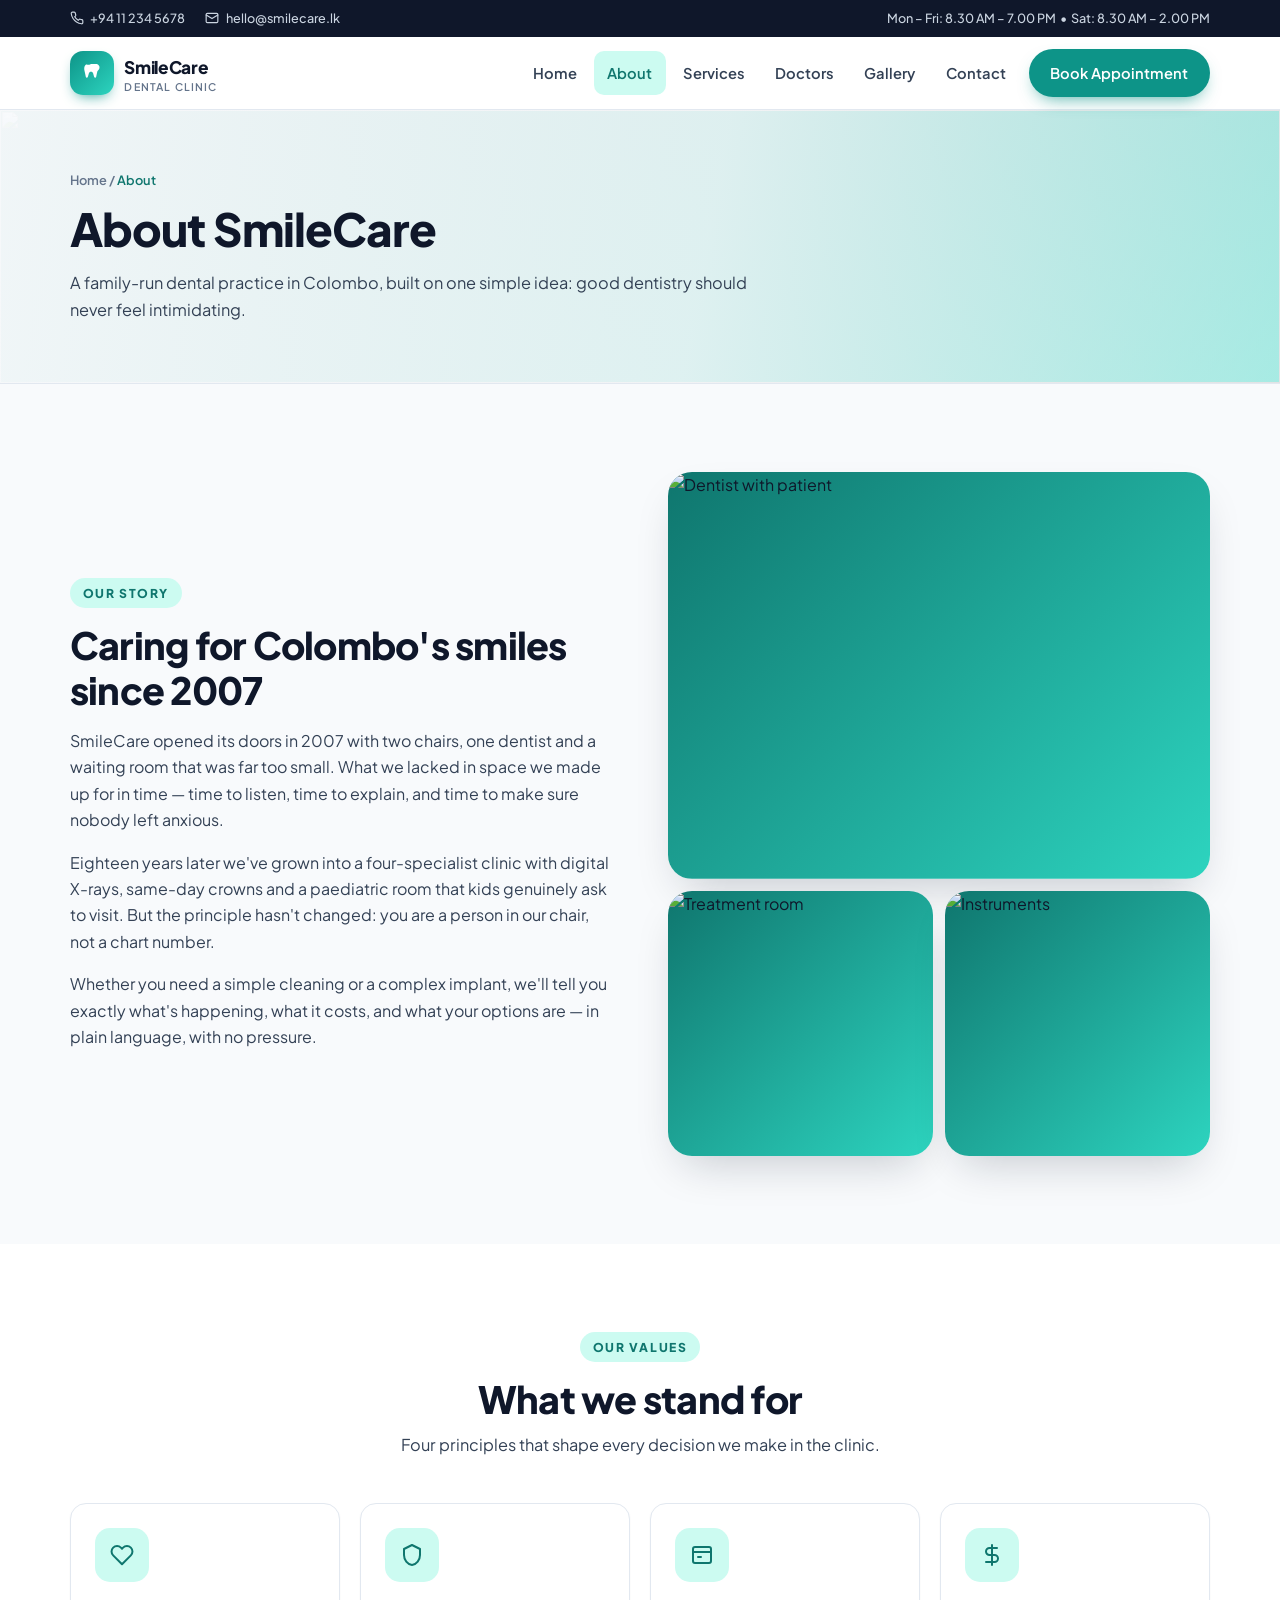
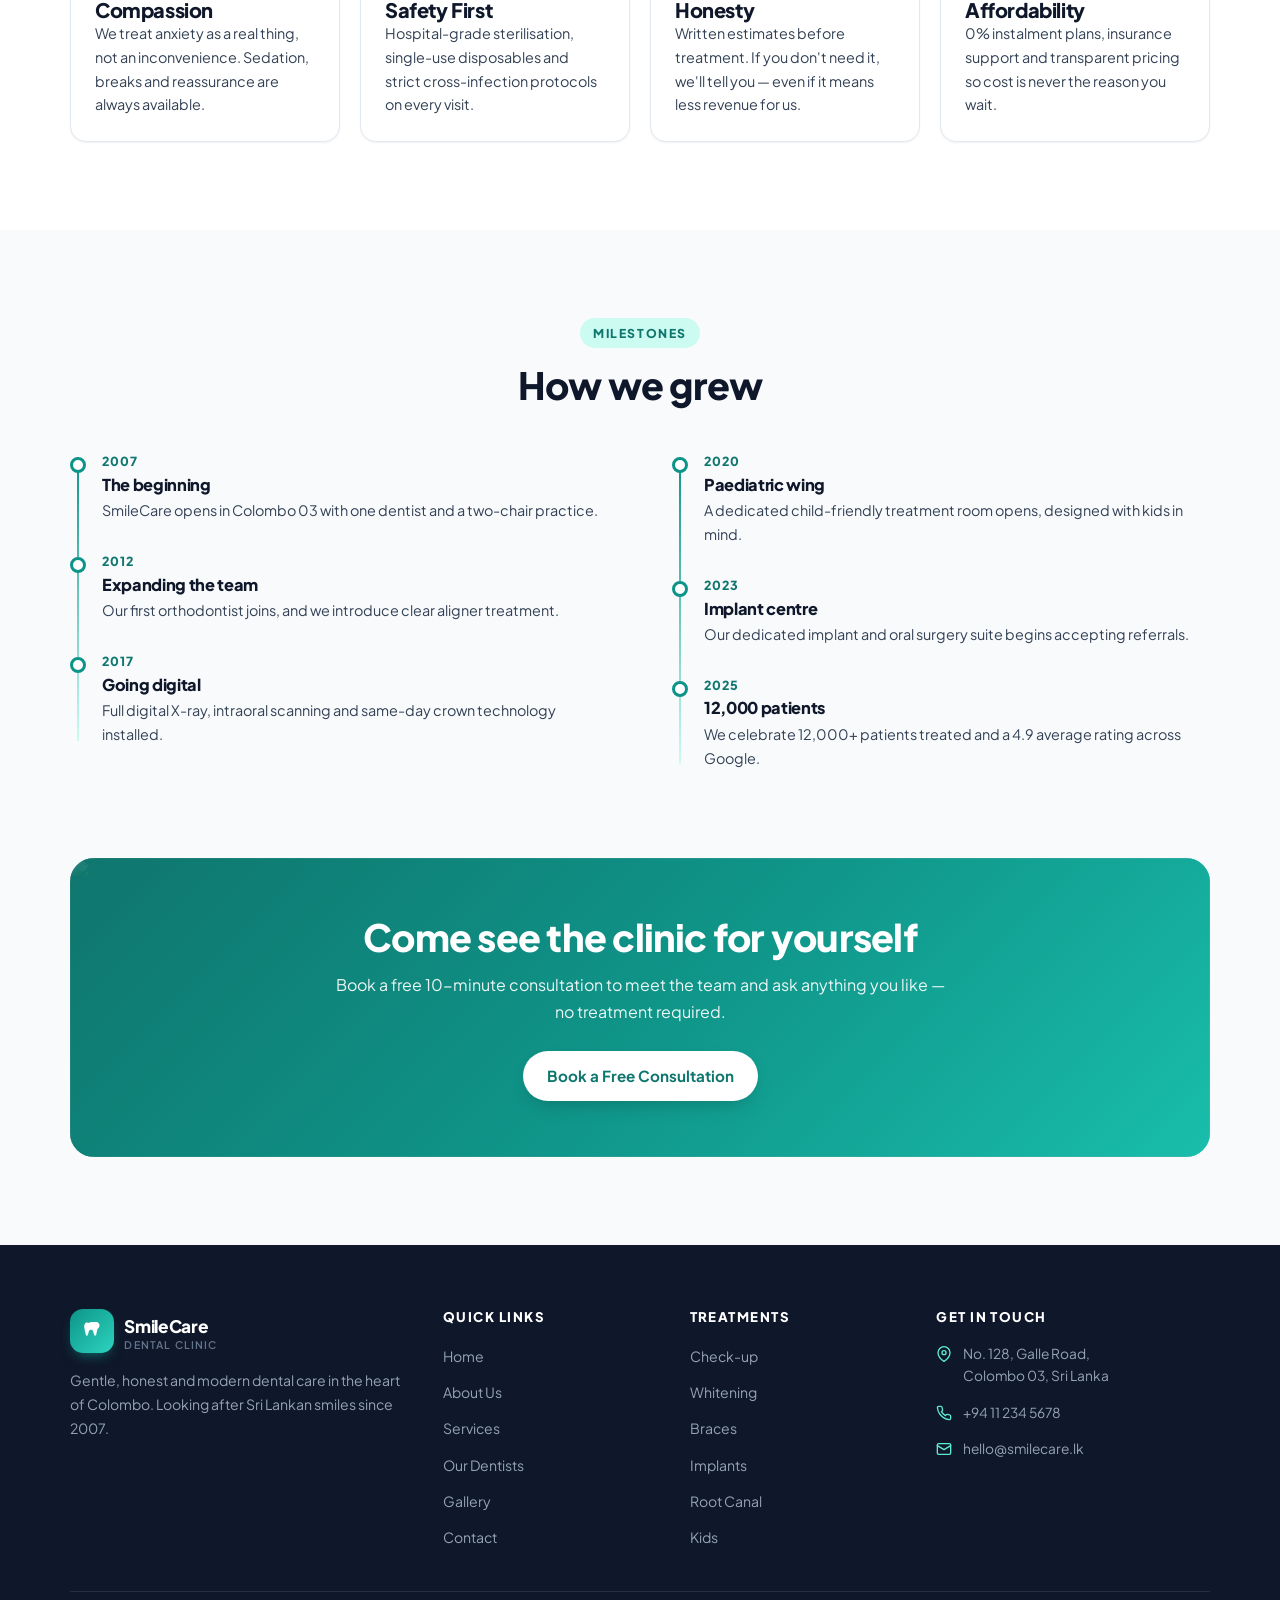
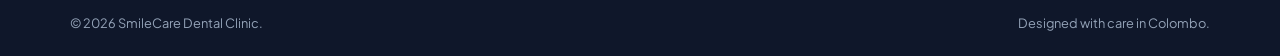
==== about.html @ 468f7e70 "Add files via upload" ====
<!DOCTYPE html>
<html lang="en">
<head>
<meta charset="UTF-8">
<meta name="viewport" content="width=device-width, initial-scale=1">
<title>About | SmileCare Dental Clinic</title>
<link rel="preconnect" href="https://fonts.googleapis.com">
<link rel="preconnect" href="https://fonts.gstatic.com" crossorigin>
<link href="https://fonts.googleapis.com/css2?family=Plus+Jakarta+Sans:wght@400;500;600;700;800&display=swap" rel="stylesheet">
<link rel="stylesheet" href="css/style.css">
</head>
<body>
<a class="skip-link" href="#main">Skip to main content</a>

<div class="topbar">
  <div class="container">
    <div class="topbar-group">
      <a href="tel:+94112345678"><svg width="14" height="14" viewBox="0 0 24 24" fill="none" stroke="currentColor" stroke-width="2" stroke-linecap="round" stroke-linejoin="round"><path d="M22 16.92v3a2 2 0 0 1-2.18 2 19.79 19.79 0 0 1-8.63-3.07 19.5 19.5 0 0 1-6-6 19.79 19.79 0 0 1-3.07-8.67A2 2 0 0 1 4.11 2h3a2 2 0 0 1 2 1.72c.13.96.36 1.9.7 2.81a2 2 0 0 1-.45 2.11L8.09 9.91a16 16 0 0 0 6 6l1.27-1.27a2 2 0 0 1 2.11-.45c.91.34 1.85.57 2.81.7A2 2 0 0 1 22 16.92z"/></svg> +94 11 234 5678</a>
      <a href="mailto:hello@smilecare.lk"><svg width="14" height="14" viewBox="0 0 24 24" fill="none" stroke="currentColor" stroke-width="2" stroke-linecap="round" stroke-linejoin="round"><rect x="2" y="4" width="20" height="16" rx="2"/><path d="m22 7-10 6L2 7"/></svg> hello@smilecare.lk</a>
    </div>
    <div class="topbar-group"><span>Mon – Fri: 8.30 AM – 7.00 PM &nbsp;•&nbsp; Sat: 8.30 AM – 2.00 PM</span></div>
  </div>
</div>

<header class="site-header" id="siteHeader">
  <div class="container">
    <nav class="nav" aria-label="Main navigation">
      <a href="index.html" class="brand"><span class="brand-mark" aria-hidden="true"><svg width="24" height="24" viewBox="0 0 24 24" fill="currentColor"><path d="M12 3c-1.5 0-2.5.8-3.5.8S6.5 3 5.5 4C4 5.6 4 8 4.6 10.2c.5 1.9.8 3.9 1.2 5.6.2 1 1.6 1.2 2 .2.5-1.2.8-2.6 1.1-3.7.3-1 .8-1.6 2.1-1.6s1.8.6 2.1 1.6c.3 1.1.6 2.5 1.1 3.7.4 1 1.8.8 2-.2.4-1.7.7-3.7 1.2-5.6C20 8 20 5.6 18.5 4c-1-.9-2-.9-3-.9S13.5 3 12 3Z"/></svg></span><span>SmileCare<small>Dental Clinic</small></span></a>
      <button class="nav-toggle" id="navToggle" aria-expanded="false" aria-controls="navLinks" aria-label="Toggle navigation"><svg class="icon-open" width="24" height="24" viewBox="0 0 24 24" fill="none" stroke="currentColor" stroke-width="2.2" stroke-linecap="round"><path d="M3 6h18M3 12h18M3 18h18"/></svg><svg class="icon-close" width="24" height="24" viewBox="0 0 24 24" fill="none" stroke="currentColor" stroke-width="2.2" stroke-linecap="round"><path d="M18 6 6 18M6 6l12 12"/></svg></button>
      <ul class="nav-links" id="navLinks">
        <li><a href="index.html">Home</a></li>
        <li><a href="about.html" class="active">About</a></li>
        <li><a href="services.html">Services</a></li>
        <li><a href="doctors.html">Doctors</a></li>
        <li><a href="gallery.html">Gallery</a></li>
        <li><a href="contact.html">Contact</a></li>
        <li class="nav-cta"><a href="contact.html">Book Appointment</a></li>
      </ul>
    </nav>
  </div>
</header>

<main id="main">
<div class="page-head">
  <div class="media"><img src="https://images.unsplash.com/photo-1629909613654-28e377c37b09?auto=format&fit=crop&w=1400&q=80" alt="" loading="lazy" onerror="this.onerror=null;this.src='https://images.unsplash.com/photo-1606811841689-23dfddce3e95?auto=format&fit=crop&w=1400&q=80'"></div>
  <div class="container">
    <div class="crumbs"><a href="index.html">Home</a> / <span>About</span></div>
    <h1>About SmileCare</h1>
    <p>A family-run dental practice in Colombo, built on one simple idea: good dentistry should never feel intimidating.</p>
  </div>
</div>

<div class="section">
  <div class="container">
    <div class="grid grid-2" style="align-items:center;gap:clamp(2rem,5vw,3.5rem)">
      <div class="reveal">
        <span class="eyebrow">Our Story</span>
        <h2 style="margin-bottom:1rem">Caring for Colombo's smiles since 2007</h2>
        <p style="margin-bottom:1rem">SmileCare opened its doors in 2007 with two chairs, one dentist and a waiting room that was far too small. What we lacked in space we made up for in time — time to listen, time to explain, and time to make sure nobody left anxious.</p>
        <p style="margin-bottom:1rem">Eighteen years later we've grown into a four-specialist clinic with digital X-rays, same-day crowns and a paediatric room that kids genuinely ask to visit. But the principle hasn't changed: you are a person in our chair, not a chart number.</p>
        <p>Whether you need a simple cleaning or a complex implant, we'll tell you exactly what's happening, what it costs, and what your options are — in plain language, with no pressure.</p>
      </div>
      <div class="reveal">
        <div class="story-img"><div class="media"><img src="https://images.unsplash.com/photo-1629909613654-28e377c37b09?auto=format&fit=crop&w=800&q=80" alt="Dentist with patient" loading="lazy" onerror="this.onerror=null;this.src='https://images.unsplash.com/photo-1606811841689-23dfddce3e95?auto=format&fit=crop&w=800&q=80'"></div></div>
        <div class="grid grid-2" style="gap:.75rem;margin-top:.75rem">
          <div class="story-img" style="aspect-ratio:1"><div class="media"><img src="https://images.unsplash.com/photo-1606811841689-23dfddce3e95?auto=format&fit=crop&w=400&q=80" alt="Treatment room" loading="lazy" onerror="this.onerror=null;this.src='https://images.unsplash.com/photo-1606265752439-1f18756aa5fc?auto=format&fit=crop&w=400&q=80'"></div></div>
          <div class="story-img" style="aspect-ratio:1"><div class="media"><img src="https://images.unsplash.com/photo-1606265752439-1f18756aa5fc?auto=format&fit=crop&w=400&q=80" alt="Instruments" loading="lazy" onerror="this.onerror=null;this.src='https://images.unsplash.com/photo-1606811841689-23dfddce3e95?auto=format&fit=crop&w=400&q=80'"></div></div>
        </div>
      </div>
    </div>
  </div>
</div>

<div class="section section-alt">
  <div class="container">
    <div class="section-head center reveal">
      <span class="eyebrow">Our Values</span>
      <h2>What we stand for</h2>
      <p>Four principles that shape every decision we make in the clinic.</p>
    </div>
    <div class="grid grid-4">
      <div class="value-card reveal"><span class="icon-box"><svg width="24" height="24" viewBox="0 0 24 24" fill="none" stroke="currentColor" stroke-width="2" stroke-linecap="round" stroke-linejoin="round"><path d="M20.84 4.61a5.5 5.5 0 0 0-7.78 0L12 5.67l-1.06-1.06a5.5 5.5 0 1 0-7.78 7.78L12 21.23l8.84-8.84a5.5 5.5 0 0 0 0-7.78Z"/></svg></span><h3>Compassion</h3><p style="font-size:.9rem">We treat anxiety as a real thing, not an inconvenience. Sedation, breaks and reassurance are always available.</p></div>
      <div class="value-card reveal"><span class="icon-box"><svg width="24" height="24" viewBox="0 0 24 24" fill="none" stroke="currentColor" stroke-width="2" stroke-linecap="round" stroke-linejoin="round"><path d="M12 2 4 6v6c0 5 3.4 9.3 8 10 4.6-.7 8-5 8-10V6l-8-4Z"/></svg></span><h3>Safety First</h3><p style="font-size:.9rem">Hospital-grade sterilisation, single-use disposables and strict cross-infection protocols on every visit.</p></div>
      <div class="value-card reveal"><span class="icon-box"><svg width="24" height="24" viewBox="0 0 24 24" fill="none" stroke="currentColor" stroke-width="2" stroke-linecap="round" stroke-linejoin="round"><rect x="3" y="4" width="18" height="16" rx="2"/><path d="M3 9h18M8 14h3"/></svg></span><h3>Honesty</h3><p style="font-size:.9rem">Written estimates before treatment. If you don't need it, we'll tell you — even if it means less revenue for us.</p></div>
      <div class="value-card reveal"><span class="icon-box"><svg width="24" height="24" viewBox="0 0 24 24" fill="none" stroke="currentColor" stroke-width="2" stroke-linecap="round" stroke-linejoin="round"><path d="M12 2v20M17 5H9.5a3.5 3.5 0 0 0 0 7h5a3.5 3.5 0 0 1 0 7H6"/></svg></span><h3>Affordability</h3><p style="font-size:.9rem">0% instalment plans, insurance support and transparent pricing so cost is never the reason you wait.</p></div>
    </div>
  </div>
</div>

<div class="section">
  <div class="container">
    <div class="section-head center reveal"><span class="eyebrow">Milestones</span><h2>How we grew</h2></div>
    <div class="grid grid-2" style="gap:clamp(2rem,5vw,4rem);align-items:start">
      <div class="timeline reveal">
        <div class="tl-item"><strong>2007</strong><h3>The beginning</h3><p>SmileCare opens in Colombo 03 with one dentist and a two-chair practice.</p></div>
        <div class="tl-item"><strong>2012</strong><h3>Expanding the team</h3><p>Our first orthodontist joins, and we introduce clear aligner treatment.</p></div>
        <div class="tl-item"><strong>2017</strong><h3>Going digital</h3><p>Full digital X-ray, intraoral scanning and same-day crown technology installed.</p></div>
      </div>
      <div class="timeline reveal">
        <div class="tl-item"><strong>2020</strong><h3>Paediatric wing</h3><p>A dedicated child-friendly treatment room opens, designed with kids in mind.</p></div>
        <div class="tl-item"><strong>2023</strong><h3>Implant centre</h3><p>Our dedicated implant and oral surgery suite begins accepting referrals.</p></div>
        <div class="tl-item"><strong>2025</strong><h3>12,000 patients</h3><p>We celebrate 12,000+ patients treated and a 4.9 average rating across Google.</p></div>
      </div>
    </div>
  </div>
</div>

<div class="section" style="padding-top:0">
  <div class="container">
    <div class="cta-banner reveal">
      <div class="media"><img src="https://images.unsplash.com/photo-1606811841689-23dfddce3e95?auto=format&fit=crop&w=1400&q=80" alt="" loading="lazy" onerror="this.onerror=null;this.src='https://images.unsplash.com/photo-1629909613654-28e377c37b09?auto=format&fit=crop&w=1400&q=80'"></div>
      <h2>Come see the clinic for yourself</h2>
      <p>Book a free 10-minute consultation to meet the team and ask anything you like — no treatment required.</p>
      <a href="contact.html" class="btn btn-light">Book a Free Consultation</a>
    </div>
  </div>
</div>
</main>

<footer class="site-footer">
  <div class="container">
    <div class="footer-grid">
      <div>
        <a href="index.html" class="brand"><span class="brand-mark" aria-hidden="true"><svg width="24" height="24" viewBox="0 0 24 24" fill="currentColor"><path d="M12 3c-1.5 0-2.5.8-3.5.8S6.5 3 5.5 4C4 5.6 4 8 4.6 10.2c.5 1.9.8 3.9 1.2 5.6.2 1 1.6 1.2 2 .2.5-1.2.8-2.6 1.1-3.7.3-1 .8-1.6 2.1-1.6s1.8.6 2.1 1.6c.3 1.1.6 2.5 1.1 3.7.4 1 1.8.8 2-.2.4-1.7.7-3.7 1.2-5.6C20 8 20 5.6 18.5 4c-1-.9-2-.9-3-.9S13.5 3 12 3Z"/></svg></span><span>SmileCare<small>Dental Clinic</small></span></a>
        <p>Gentle, honest and modern dental care in the heart of Colombo. Looking after Sri Lankan smiles since 2007.</p>
      </div>
      <div><h4>Quick Links</h4><ul class="footer-links"><li><a href="index.html">Home</a></li><li><a href="about.html">About Us</a></li><li><a href="services.html">Services</a></li><li><a href="doctors.html">Our Dentists</a></li><li><a href="gallery.html">Gallery</a></li><li><a href="contact.html">Contact</a></li></ul></div>
      <div><h4>Treatments</h4><ul class="footer-links"><li><a href="services.html">Check-up</a></li><li><a href="services.html">Whitening</a></li><li><a href="services.html">Braces</a></li><li><a href="services.html">Implants</a></li><li><a href="services.html">Root Canal</a></li><li><a href="services.html">Kids</a></li></ul></div>
      <div><h4>Get in Touch</h4><ul class="footer-contact"><li><svg width="16" height="16" viewBox="0 0 24 24" fill="none" stroke="currentColor" stroke-width="2" stroke-linecap="round" stroke-linejoin="round"><path d="M21 10c0 7-9 13-9 13s-9-6-9-13a9 9 0 0 1 18 0Z"/><circle cx="12" cy="10" r="3"/></svg><span>No. 128, Galle Road,<br>Colombo 03, Sri Lanka</span></li><li><svg width="16" height="16" viewBox="0 0 24 24" fill="none" stroke="currentColor" stroke-width="2" stroke-linecap="round" stroke-linejoin="round"><path d="M22 16.92v3a2 2 0 0 1-2.18 2 19.79 19.79 0 0 1-8.63-3.07 19.5 19.5 0 0 1-6-6 19.79 19.79 0 0 1-3.07-8.67A2 2 0 0 1 4.11 2h3a2 2 0 0 1 2 1.72c.13.96.36 1.9.7 2.81a2 2 0 0 1-.45 2.11L8.09 9.91a16 16 0 0 0 6 6l1.27-1.27a2 2 0 0 1 2.11-.45c.91.34 1.85.57 2.81.7A2 2 0 0 1 22 16.92z"/></svg><a href="tel:+94112345678">+94 11 234 5678</a></li><li><svg width="16" height="16" viewBox="0 0 24 24" fill="none" stroke="currentColor" stroke-width="2" stroke-linecap="round" stroke-linejoin="round"><rect x="2" y="4" width="20" height="16" rx="2"/><path d="m22 7-10 6L2 7"/></svg><a href="mailto:hello@smilecare.lk">hello@smilecare.lk</a></li></ul></div>
    </div>
    <div class="footer-bottom"><span>© <span id="year">2025</span> SmileCare Dental Clinic.</span><span>Designed with care in Colombo.</span></div>
  </div>
</footer>

<script src="js/main.js"></script>
</body>
</html>
---- css/style.css ----
/* ============================================================
   SMILECARE DENTAL CLINIC - MASTER STYLESHEET
   ============================================================ */
:root{
  --primary:#0d9488; --primary-dark:#0f766e; --primary-light:#ccfbf1; --primary-soft:#f0fdfa;
  --accent:#f59e0b; --ink:#0f172a; --ink-soft:#334155; --muted:#64748b;
  --bg:#f8fafc; --white:#ffffff; --border:#e2e8f0; --danger:#dc2626;
  --radius:16px; --radius-sm:10px; --radius-lg:24px; --radius-full:999px;
  --shadow-sm:0 1px 2px rgba(15,23,42,.06);
  --shadow:0 4px 16px rgba(15,23,42,.08);
  --shadow-lg:0 20px 45px -15px rgba(15,23,42,.22);
  --container:1180px; --header-h:72px;
}
*,*::before,*::after{box-sizing:border-box;margin:0;padding:0}
html{-webkit-text-size-adjust:100%}
body{font-family:'Plus Jakarta Sans',system-ui,-apple-system,"Segoe UI",Roboto,sans-serif;background:var(--bg);color:var(--ink);line-height:1.65;font-size:16px;-webkit-font-smoothing:antialiased;overflow-x:hidden}
img,svg{display:block;max-width:100%}
a{color:inherit;text-decoration:none}
ul,ol{list-style:none}
button,input,select,textarea{font:inherit;color:inherit}
button{cursor:pointer;background:none;border:none}
h1,h2,h3,h4{line-height:1.2;font-weight:800;letter-spacing:-.02em}
h1{font-size:clamp(2rem,5vw,3.35rem)}
h2{font-size:clamp(1.55rem,3.4vw,2.35rem)}
h3{font-size:clamp(1.05rem,1.6vw,1.25rem)}
p{color:var(--ink-soft)}
.container{width:100%;max-width:var(--container);margin-inline:auto;padding-inline:1.25rem}
.section{padding:clamp(3rem,7vw,5.5rem) 0}
.section-alt{background:var(--white)}
.center{text-align:center}
:focus-visible{outline:3px solid var(--primary);outline-offset:3px;border-radius:6px}
.skip-link{position:absolute;left:1rem;top:-100px;z-index:999;background:var(--primary);color:#fff;padding:.75rem 1.25rem;border-radius:0 0 12px 12px;font-weight:700;transition:top .25s}
.skip-link:focus{top:0}
.media{position:relative;overflow:hidden;background:var(--fb,linear-gradient(135deg,#0f766e,#2dd4bf));background-size:cover;background-position:center}
.media img{width:100%;height:100%;object-fit:cover;display:block;transition:transform .5s ease}
.media:hover img{transform:scale(1.04)}

/* Buttons */
.btn{display:inline-flex;align-items:center;justify-content:center;gap:.55rem;min-height:48px;padding:.8rem 1.5rem;border-radius:var(--radius-full);font-weight:700;font-size:.95rem;white-space:nowrap;transition:transform .18s ease,box-shadow .18s ease,background .18s ease,color .18s ease}
.btn:active{transform:scale(.97)}
.btn-primary{background:var(--primary);color:#fff;box-shadow:0 8px 20px -8px rgba(13,148,136,.75)}
.btn-primary:hover{background:var(--primary-dark)}
.btn-outline{border:2px solid var(--border);color:var(--ink);background:#fff}
.btn-outline:hover{border-color:var(--primary);color:var(--primary-dark);background:var(--primary-soft)}
.btn-light{background:#fff;color:var(--primary-dark);box-shadow:0 8px 20px -8px rgba(0,0,0,.25)}
.btn-light:hover{background:#f0fdfa}
.btn-block{width:100%}

/* Topbar */
.topbar{background:var(--ink);color:#cbd5e1;font-size:.79rem;font-weight:500}
.topbar .container{display:flex;flex-wrap:wrap;justify-content:space-between;gap:.4rem 1.5rem;padding-block:.5rem}
.topbar a{display:inline-flex;align-items:center;gap:.4rem;transition:color .2s}
.topbar a:hover{color:#fff}
.topbar-group{display:flex;gap:1.25rem;flex-wrap:wrap}

/* Header */
.site-header{position:sticky;top:0;z-index:100;background:rgba(255,255,255,.9);backdrop-filter:blur(14px);-webkit-backdrop-filter:blur(14px);border-bottom:1px solid var(--border);transition:box-shadow .25s ease}
.site-header.scrolled{box-shadow:var(--shadow)}
.nav{display:flex;align-items:center;justify-content:space-between;gap:1rem;min-height:var(--header-h)}
.brand{display:flex;align-items:center;gap:.65rem;font-weight:800;font-size:1.08rem;letter-spacing:-.02em}
.brand-mark{width:44px;height:44px;border-radius:13px;flex-shrink:0;background:linear-gradient(135deg,var(--primary),#2dd4bf);display:grid;place-items:center;color:#fff;box-shadow:0 6px 14px -6px rgba(13,148,136,.9)}
.brand small{display:block;font-size:.66rem;font-weight:600;color:var(--muted);letter-spacing:.11em;text-transform:uppercase;line-height:1}
.nav-links{display:flex;align-items:center;gap:.2rem}
.nav-links a{display:block;padding:.6rem .85rem;border-radius:10px;font-weight:600;font-size:.92rem;color:var(--ink-soft);transition:background .18s,color .18s}
.nav-links a:hover{background:var(--primary-soft);color:var(--primary-dark)}
.nav-links a.active{color:var(--primary-dark);background:var(--primary-light)}
.nav-links .nav-cta{margin-left:.4rem}
.nav-links .nav-cta a{padding:.72rem 1.35rem;border-radius:var(--radius-full);background:var(--primary);color:#fff;box-shadow:0 8px 18px -8px rgba(13,148,136,.8)}
.nav-links .nav-cta a:hover{background:var(--primary-dark);color:#fff}
.nav-toggle{display:none;width:46px;height:46px;border-radius:12px;place-items:center;border:1px solid var(--border);background:#fff;color:var(--ink)}
.nav-toggle:hover{background:var(--primary-soft);color:var(--primary-dark)}
.nav-toggle .icon-close{display:none}
.nav-toggle[aria-expanded="true"] .icon-open{display:none}
.nav-toggle[aria-expanded="true"] .icon-close{display:block}
@media (max-width:940px){
  .topbar{display:none}
  .nav-toggle{display:grid}
  .nav-links{position:absolute;top:100%;left:0;right:0;flex-direction:column;align-items:stretch;gap:.25rem;background:#fff;padding:1rem 1.25rem 1.35rem;border-bottom:1px solid var(--border);box-shadow:var(--shadow-lg);display:none}
  .nav-links.open{display:flex;animation:slideDown .22s ease}
  .nav-links a{padding:.85rem 1rem;font-size:1rem}
  .nav-links .nav-cta{margin:.5rem 0 0}
  .nav-links .nav-cta a{text-align:center;padding:.9rem 1.35rem}
}
@keyframes slideDown{from{opacity:0;transform:translateY(-8px)}to{opacity:1;transform:none}}
@keyframes pageIn{from{opacity:0;transform:translateY(10px)}to{opacity:1;transform:none}}

/* Hero */
.hero{position:relative;overflow:hidden;background:var(--bg);padding:clamp(2rem,5vw,3.5rem) 0 clamp(2.5rem,6vw,4.5rem)}
.hero::before{content:"";position:absolute;inset:0;z-index:0;background:radial-gradient(900px 420px at 12% -8%, #ccfbf1 0%, transparent 62%),radial-gradient(760px 400px at 92% 6%, #dbeafe 0%, transparent 58%)}
.hero-grid{position:relative;z-index:1;display:grid;grid-template-columns:1.05fr .95fr;gap:clamp(2rem,5vw,3.5rem);align-items:center}
.pill{display:inline-flex;align-items:center;gap:.5rem;background:#fff;border:1px solid var(--border);padding:.42rem .95rem;border-radius:var(--radius-full);font-size:.79rem;font-weight:700;color:var(--primary-dark);box-shadow:var(--shadow-sm);margin-bottom:1.15rem}
.pill .dot{width:8px;height:8px;border-radius:50%;background:var(--primary);box-shadow:0 0 0 4px rgba(13,148,136,.16)}
.hero h1 span{color:var(--primary)}
.hero p.lead{font-size:clamp(1rem,1.6vw,1.12rem);margin-top:1.1rem;max-width:52ch}
.hero-actions{display:flex;flex-wrap:wrap;gap:.75rem;margin-top:1.9rem}
.hero-trust{display:flex;flex-wrap:wrap;gap:.65rem 1.6rem;margin-top:2rem;font-size:.86rem;font-weight:600;color:var(--ink-soft)}
.hero-trust li{display:flex;align-items:center;gap:.45rem}
.hero-trust svg{color:var(--primary);flex-shrink:0}
.hero-visual{position:relative}
.hero-main-img{border-radius:var(--radius-lg);overflow:hidden;box-shadow:var(--shadow-lg);aspect-ratio:4/3.4;position:relative}
.hero-main-img .media{position:absolute;inset:0}
.hero-thumb{position:absolute;right:-10px;bottom:-22px;width:42%;aspect-ratio:1;border-radius:20px;overflow:hidden;border:5px solid #fff;box-shadow:var(--shadow-lg);z-index:2}
.hero-thumb-2{position:absolute;left:-18px;bottom:34%;width:33%;aspect-ratio:1;border-radius:18px;overflow:hidden;border:5px solid #fff;box-shadow:var(--shadow-lg);z-index:2}
.float-card{position:absolute;z-index:3;background:#fff;border-radius:14px;padding:.7rem .95rem;display:flex;align-items:center;gap:.6rem;box-shadow:var(--shadow-lg);font-size:.78rem;font-weight:700;animation:bob 4s ease-in-out infinite}
.float-card small{display:block;font-size:.68rem;font-weight:600;color:var(--muted);line-height:1.2}
.float-card .fc-icon{width:34px;height:34px;border-radius:10px;display:grid;place-items:center;background:var(--primary-light);color:var(--primary-dark);flex-shrink:0}
.fc-1{top:14px;left:-18px}
.fc-2{top:50%;right:-16px;animation-delay:-2s}
@keyframes bob{0%,100%{transform:translateY(0)}50%{transform:translateY(-9px)}}
@media (max-width:900px){
  .hero-grid{grid-template-columns:1fr;text-align:center}
  .hero p.lead{margin-inline:auto}
  .hero-actions,.hero-trust{justify-content:center}
  .hero-visual{max-width:470px;margin-inline:auto;width:100%}
  .fc-1{left:0} .fc-2{right:0} .hero-thumb-2{left:-6px}
}
@media (max-width:420px){
  .float-card{font-size:.7rem;padding:.5rem .7rem}
  .float-card .fc-icon{width:26px;height:26px}
  .hero-thumb{width:36%} .hero-thumb-2{width:30%}
}

/* Trust strip */
.trust-strip{background:var(--white);border-block:1px solid var(--border)}
.trust-grid{display:grid;grid-template-columns:repeat(4,1fr);gap:1rem;padding-block:1.6rem}
.trust-item{display:flex;align-items:center;gap:.75rem;justify-content:center}
.trust-item .ti-icon{width:42px;height:42px;border-radius:12px;background:var(--primary-soft);color:var(--primary-dark);display:grid;place-items:center;flex-shrink:0}
.trust-item strong{display:block;font-size:.88rem;line-height:1.3}
.trust-item span{font-size:.76rem;color:var(--muted)}
@media (max-width:820px){.trust-grid{grid-template-columns:repeat(2,1fr);gap:1.1rem}}
@media (max-width:420px){.trust-item{justify-content:flex-start}}

/* Section headings */
.section-head{max-width:640px;margin-bottom:clamp(1.75rem,4vw,2.75rem)}
.section-head.center{margin-inline:auto;text-align:center}
.eyebrow{display:inline-block;font-size:.76rem;font-weight:800;letter-spacing:.13em;text-transform:uppercase;color:var(--primary-dark);background:var(--primary-light);padding:.32rem .8rem;border-radius:var(--radius-full);margin-bottom:.85rem}
.section-head h2{margin-bottom:.7rem}
.section-head p{font-size:1.02rem}

/* Grid & Cards */
.grid{display:grid;gap:1.25rem}
.grid-2{grid-template-columns:repeat(2,1fr)}
.grid-3{grid-template-columns:repeat(3,1fr)}
.grid-4{grid-template-columns:repeat(4,1fr)}
.card{background:#fff;border:1px solid var(--border);border-radius:var(--radius);overflow:hidden;box-shadow:var(--shadow-sm);height:100%;transition:transform .25s ease,box-shadow .25s ease,border-color .25s ease;display:flex;flex-direction:column}
.card:hover{transform:translateY(-5px);box-shadow:var(--shadow-lg);border-color:#99f6e4}
.card-body{padding:1.4rem;display:flex;flex-direction:column;flex:1}
.card-body h3{margin-bottom:.5rem}
.card-body p{font-size:.92rem;flex:1}
.service-img{aspect-ratio:16/10;width:100%;position:relative}
.service-img .media{position:absolute;inset:0}
.card-link{display:inline-flex;align-items:center;gap:.35rem;margin-top:1rem;font-weight:700;font-size:.86rem;color:var(--primary-dark)}
.card-link svg{transition:transform .2s}
.card:hover .card-link svg{transform:translateX(4px)}
.price-tag{display:inline-block;margin-top:.9rem;font-size:.78rem;font-weight:800;color:var(--primary-dark);background:var(--primary-soft);border:1px dashed #99f6e4;padding:.28rem .75rem;border-radius:var(--radius-full);align-self:flex-start}
@media (max-width:1024px){.grid-4{grid-template-columns:repeat(2,1fr)}.grid-3{grid-template-columns:repeat(2,1fr)}}
@media (max-width:680px){.grid-2,.grid-3,.grid-4{grid-template-columns:1fr}}

/* Stats */
.stats-band{background:linear-gradient(135deg,#0f766e,#0d9488 55%,#14b8a6);border-radius:var(--radius-lg);padding:clamp(2rem,4vw,3rem) 1.5rem;color:#fff;position:relative;overflow:hidden}
.stats-band::after{content:"";position:absolute;width:340px;height:340px;border-radius:50%;background:rgba(255,255,255,.09);top:-140px;right:-100px}
.stats-grid{display:grid;grid-template-columns:repeat(4,1fr);gap:1.5rem;position:relative;z-index:1;text-align:center}
.stat b{display:block;font-size:clamp(1.7rem,3.6vw,2.5rem);font-weight:800;letter-spacing:-.03em}
.stat span{font-size:.85rem;color:rgba(255,255,255,.86);font-weight:600}
@media (max-width:760px){.stats-grid{grid-template-columns:repeat(2,1fr);gap:1.6rem}}

/* Doctors */
.doctor-img{aspect-ratio:1/1;width:100%;position:relative}
.doctor-img .media{position:absolute;inset:0}
.doctor-body{padding:1.2rem 1.25rem 1.5rem;text-align:center}
.doctor-body h3{margin-bottom:.15rem;font-size:1.05rem}
.doctor-role{font-size:.78rem;font-weight:700;color:var(--primary-dark);text-transform:uppercase;letter-spacing:.06em}
.doctor-body p{font-size:.85rem;margin-top:.6rem}
.doctor-meta{display:flex;flex-wrap:wrap;gap:.4rem;justify-content:center;margin-top:.9rem}
.chip{font-size:.72rem;font-weight:700;padding:.26rem .65rem;border-radius:var(--radius-full);background:var(--primary-soft);color:var(--primary-dark);border:1px solid #ccfbf1}

/* Testimonials */
.testimonial{background:#fff;border:1px solid var(--border);border-radius:var(--radius);padding:1.6rem;box-shadow:var(--shadow-sm);height:100%;display:flex;flex-direction:column}
.stars{display:flex;gap:.15rem;color:var(--accent);margin-bottom:.9rem}
.testimonial blockquote{font-size:.95rem;color:var(--ink-soft);flex:1}
.testimonial .who{display:flex;align-items:center;gap:.75rem;margin-top:1.25rem;padding-top:1rem;border-top:1px solid var(--border)}
.avatar{width:46px;height:46px;border-radius:50%;overflow:hidden;flex-shrink:0;background:linear-gradient(135deg,var(--primary),#2dd4bf)}
.avatar .media{width:100%;height:100%}
.who strong{display:block;font-size:.87rem}
.who span{font-size:.76rem;color:var(--muted)}

/* CTA banner */
.cta-banner{position:relative;overflow:hidden;border-radius:var(--radius-lg);padding:clamp(2rem,5vw,3.5rem);color:#fff;text-align:center}
.cta-banner .media{position:absolute;inset:0;z-index:0}
.cta-banner .media::after{content:"";position:absolute;inset:0;background:linear-gradient(135deg,rgba(15,118,110,.92),rgba(13,148,136,.85) 55%,rgba(20,184,166,.8))}
.cta-banner > *{position:relative;z-index:1}
.cta-banner h2{color:#fff}
.cta-banner p{color:rgba(255,255,255,.92);max-width:52ch;margin:.8rem auto 0}
.cta-banner .btn{margin-top:1.6rem}

/* Page head */
.page-head{position:relative;overflow:hidden;padding:clamp(2.25rem,5vw,3.75rem) 0;border-bottom:1px solid var(--border)}
.page-head .media{position:absolute;inset:0;z-index:0}
.page-head .media::after{content:"";position:absolute;inset:0;background:linear-gradient(100deg,rgba(248,250,252,.97) 0%,rgba(248,250,252,.88) 55%,rgba(248,250,252,.6) 100%)}
.page-head .container{position:relative;z-index:1}
.crumbs{font-size:.8rem;font-weight:600;color:var(--muted);margin-bottom:.7rem}
.crumbs a:hover{color:var(--primary-dark)}
.crumbs span{color:var(--primary-dark)}
.page-head h1{font-size:clamp(1.85rem,4.2vw,2.85rem)}
.page-head p{margin-top:.8rem;max-width:60ch;font-size:1.02rem}

/* Gallery */
.gallery-grid{display:grid;grid-template-columns:repeat(3,1fr);gap:1rem}
.gallery-item{margin:0;position:relative;border-radius:var(--radius);overflow:hidden;aspect-ratio:4/3;cursor:pointer;box-shadow:var(--shadow-sm);transition:transform .3s ease,box-shadow .3s ease}
.gallery-item:hover{transform:scale(1.02);box-shadow:var(--shadow-lg)}
.gallery-item .media{position:absolute;inset:0}
.gallery-item::after{content:"";position:absolute;inset:0;z-index:1;background:linear-gradient(180deg,transparent 45%,rgba(15,23,42,.62));transition:opacity .3s}
.gallery-item:hover::after{opacity:.85}
.gallery-cap{position:absolute;z-index:2;left:0;right:0;bottom:0;padding:1rem;color:#fff;font-weight:700;font-size:.9rem;text-shadow:0 2px 8px rgba(0,0,0,.4);display:flex;justify-content:space-between;align-items:center;gap:.5rem;margin:0}
.gallery-cap svg{flex-shrink:0;opacity:.85}
@media (max-width:760px){.gallery-grid{grid-template-columns:repeat(2,1fr);gap:.75rem}}
@media (max-width:420px){.gallery-grid{grid-template-columns:1fr}}

/* Lightbox */
.lightbox{position:fixed;inset:0;z-index:1000;background:rgba(15,23,42,.94);display:none;place-items:center;padding:1.5rem}
.lightbox.open{display:grid;animation:pageIn .25s ease}
.lightbox img{max-width:min(1000px,94vw);max-height:86vh;border-radius:14px;box-shadow:0 30px 60px rgba(0,0,0,.5)}
.lightbox-close{position:absolute;top:1.25rem;right:1.25rem;width:48px;height:48px;border-radius:50%;background:rgba(255,255,255,.14);color:#fff;display:grid;place-items:center;transition:background .2s}
.lightbox-close:hover{background:rgba(255,255,255,.28)}

/* Forms */
.form-wrap{background:#fff;border:1px solid var(--border);border-radius:var(--radius-lg);padding:clamp(1.4rem,3.5vw,2.25rem);box-shadow:var(--shadow)}
.form-grid{display:grid;grid-template-columns:repeat(2,1fr);gap:1.15rem}
.field{display:flex;flex-direction:column;gap:.4rem}
.field.full{grid-column:1/-1}
.field label{font-size:.83rem;font-weight:700;color:var(--ink-soft)}
.field label .req{color:var(--danger)}
.field input,.field select,.field textarea{width:100%;min-height:50px;padding:.75rem 1rem;border:1.5px solid var(--border);border-radius:var(--radius-sm);background:#fbfdfe;font-size:.94rem;transition:border-color .18s,box-shadow .18s,background .18s}
.field textarea{min-height:118px;resize:vertical;padding-top:.85rem}
.field input:hover,.field select:hover,.field textarea:hover{border-color:#cbd5e1}
.field input:focus,.field select:focus,.field textarea:focus{outline:none;border-color:var(--primary);background:#fff;box-shadow:0 0 0 4px rgba(13,148,136,.13)}
.field input.invalid,.field select.invalid,.field textarea.invalid{border-color:var(--danger);background:#fef2f2}
.err{font-size:.76rem;font-weight:600;color:var(--danger);min-height:0}
.form-note{font-size:.78rem;color:var(--muted);margin-top:.9rem}
.form-success{display:none;align-items:flex-start;gap:.7rem;background:#ecfdf5;border:1.5px solid #6ee7b7;color:#065f46;padding:1rem 1.1rem;border-radius:var(--radius-sm);font-size:.9rem;font-weight:600;margin-bottom:1.25rem}
.form-success.show{display:flex;animation:pageIn .3s ease}
@media (max-width:640px){.form-grid{grid-template-columns:1fr}}

/* Contact info */
.info-card{background:#fff;border:1px solid var(--border);border-radius:var(--radius-lg);padding:clamp(1.4rem,3.5vw,2rem);box-shadow:var(--shadow-sm)}
.info-list{display:grid;gap:1.15rem}
.info-item{display:flex;gap:1rem;align-items:flex-start}
.info-item .icon-box{width:48px;height:48px;flex-shrink:0;border-radius:13px;background:var(--primary-light);color:var(--primary-dark);display:grid;place-items:center}
.info-item strong{display:block;font-size:.9rem;margin-bottom:.15rem}
.info-item p,.info-item a{font-size:.9rem;color:var(--muted);line-height:1.55}
.info-item a:hover{color:var(--primary-dark)}
.map-box{border-radius:var(--radius);overflow:hidden;border:1px solid var(--border);height:320px;position:relative;background:#e2e8f0}
.map-box iframe{width:100%;height:100%;border:0;display:block}
.map-caption{position:absolute;bottom:1rem;left:1rem;right:1rem;z-index:2;background:#fff;border-radius:12px;padding:.7rem 1rem;font-size:.82rem;font-weight:700;box-shadow:var(--shadow);display:flex;justify-content:space-between;align-items:center;gap:.5rem}
.map-caption a{color:var(--primary-dark)}

/* FAQ */
.faq{display:grid;gap:.75rem;max-width:820px;margin-inline:auto}
.faq-item{background:#fff;border:1px solid var(--border);border-radius:var(--radius-sm);overflow:hidden;transition:border-color .2s,box-shadow .2s}
.faq-item.open{border-color:#99f6e4;box-shadow:var(--shadow)}
.faq-q{width:100%;display:flex;align-items:center;justify-content:space-between;gap:1rem;padding:1.1rem 1.25rem;text-align:left;font-weight:700;font-size:.95rem;color:var(--ink);min-height:56px}
.faq-q:hover{background:var(--primary-soft)}
.faq-q .chev{flex-shrink:0;color:var(--primary-dark);transition:transform .28s ease}
.faq-item.open .chev{transform:rotate(180deg)}
.faq-a{max-height:0;overflow:hidden;transition:max-height .32s ease}
.faq-a p{padding:0 1.25rem 1.15rem;font-size:.9rem;color:var(--muted)}

/* Timeline */
.timeline{position:relative;padding-left:2rem;display:grid;gap:1.75rem}
.timeline::before{content:"";position:absolute;left:7px;top:6px;bottom:6px;width:2px;background:linear-gradient(180deg,var(--primary),#ccfbf1)}
.tl-item{position:relative}
.tl-item::before{content:"";position:absolute;left:-2rem;top:6px;width:16px;height:16px;border-radius:50%;background:#fff;border:3px solid var(--primary)}
.tl-item strong{display:block;font-size:.78rem;font-weight:800;color:var(--primary-dark);letter-spacing:.08em;text-transform:uppercase;margin-bottom:.2rem}
.tl-item h3{font-size:1.02rem;margin-bottom:.3rem}
.tl-item p{font-size:.9rem}

/* Value cards */
.value-card{background:#fff;border:1px solid var(--border);border-radius:var(--radius);padding:1.5rem;box-shadow:var(--shadow-sm);height:100%}
.value-card .icon-box{width:54px;height:54px;border-radius:15px;background:var(--primary-light);color:var(--primary-dark);display:grid;place-items:center;margin-bottom:1rem}

/* Story images */
.story-img{border-radius:var(--radius-lg);overflow:hidden;box-shadow:var(--shadow-lg);aspect-ratio:4/3;position:relative}
.story-img .media{position:absolute;inset:0}

/* Footer */
.site-footer{background:var(--ink);color:#94a3b8;padding-top:clamp(2.5rem,6vw,4rem)}
.footer-grid{display:grid;grid-template-columns:1.6fr 1fr 1fr 1.3fr;gap:2.25rem;padding-bottom:2.5rem}
.site-footer .brand{color:#fff;margin-bottom:1rem}
.site-footer .brand small{color:#64748b}
.site-footer p{color:#94a3b8;font-size:.88rem;line-height:1.7}
.site-footer h4{color:#fff;font-size:.83rem;letter-spacing:.11em;text-transform:uppercase;margin-bottom:1.1rem;font-weight:800}
.footer-links{display:grid;gap:.62rem}
.footer-links a{font-size:.88rem;transition:color .2s,transform .2s;display:inline-block}
.footer-links a:hover{color:#5eead4;transform:translateX(3px)}
.footer-contact{display:grid;gap:.85rem}
.footer-contact li{display:flex;gap:.65rem;font-size:.86rem;align-items:flex-start}
.footer-contact svg{flex-shrink:0;color:#5eead4;margin-top:3px}
.socials{display:flex;gap:.55rem;margin-top:1.15rem}
.socials a{width:40px;height:40px;border-radius:11px;display:grid;place-items:center;background:rgba(255,255,255,.07);color:#cbd5e1;transition:background .2s,color .2s,transform .2s}
.socials a:hover{background:var(--primary);color:#fff;transform:translateY(-3px)}
.footer-bottom{border-top:1px solid rgba(255,255,255,.1);padding-block:1.35rem;display:flex;flex-wrap:wrap;gap:.65rem 1.5rem;justify-content:space-between;font-size:.8rem}
.footer-bottom a:hover{color:#5eead4}
@media (max-width:900px){.footer-grid{grid-template-columns:1fr 1fr;gap:2rem}}
@media (max-width:560px){.footer-grid{grid-template-columns:1fr;gap:1.9rem}}

/* Reveal */
.reveal{opacity:0;transform:translateY(22px);transition:opacity .6s ease,transform .6s ease}
.reveal.in{opacity:1;transform:none}
@keyframes revealFallback{to{opacity:1;transform:none}}
.reveal{animation:revealFallback 0s 1.8s forwards}
@media (prefers-reduced-motion:reduce){
  *,*::before,*::after{animation-duration:.001ms !important;animation-iteration-count:1 !important;transition-duration:.001ms !important}
  .reveal{opacity:1;transform:none}
}
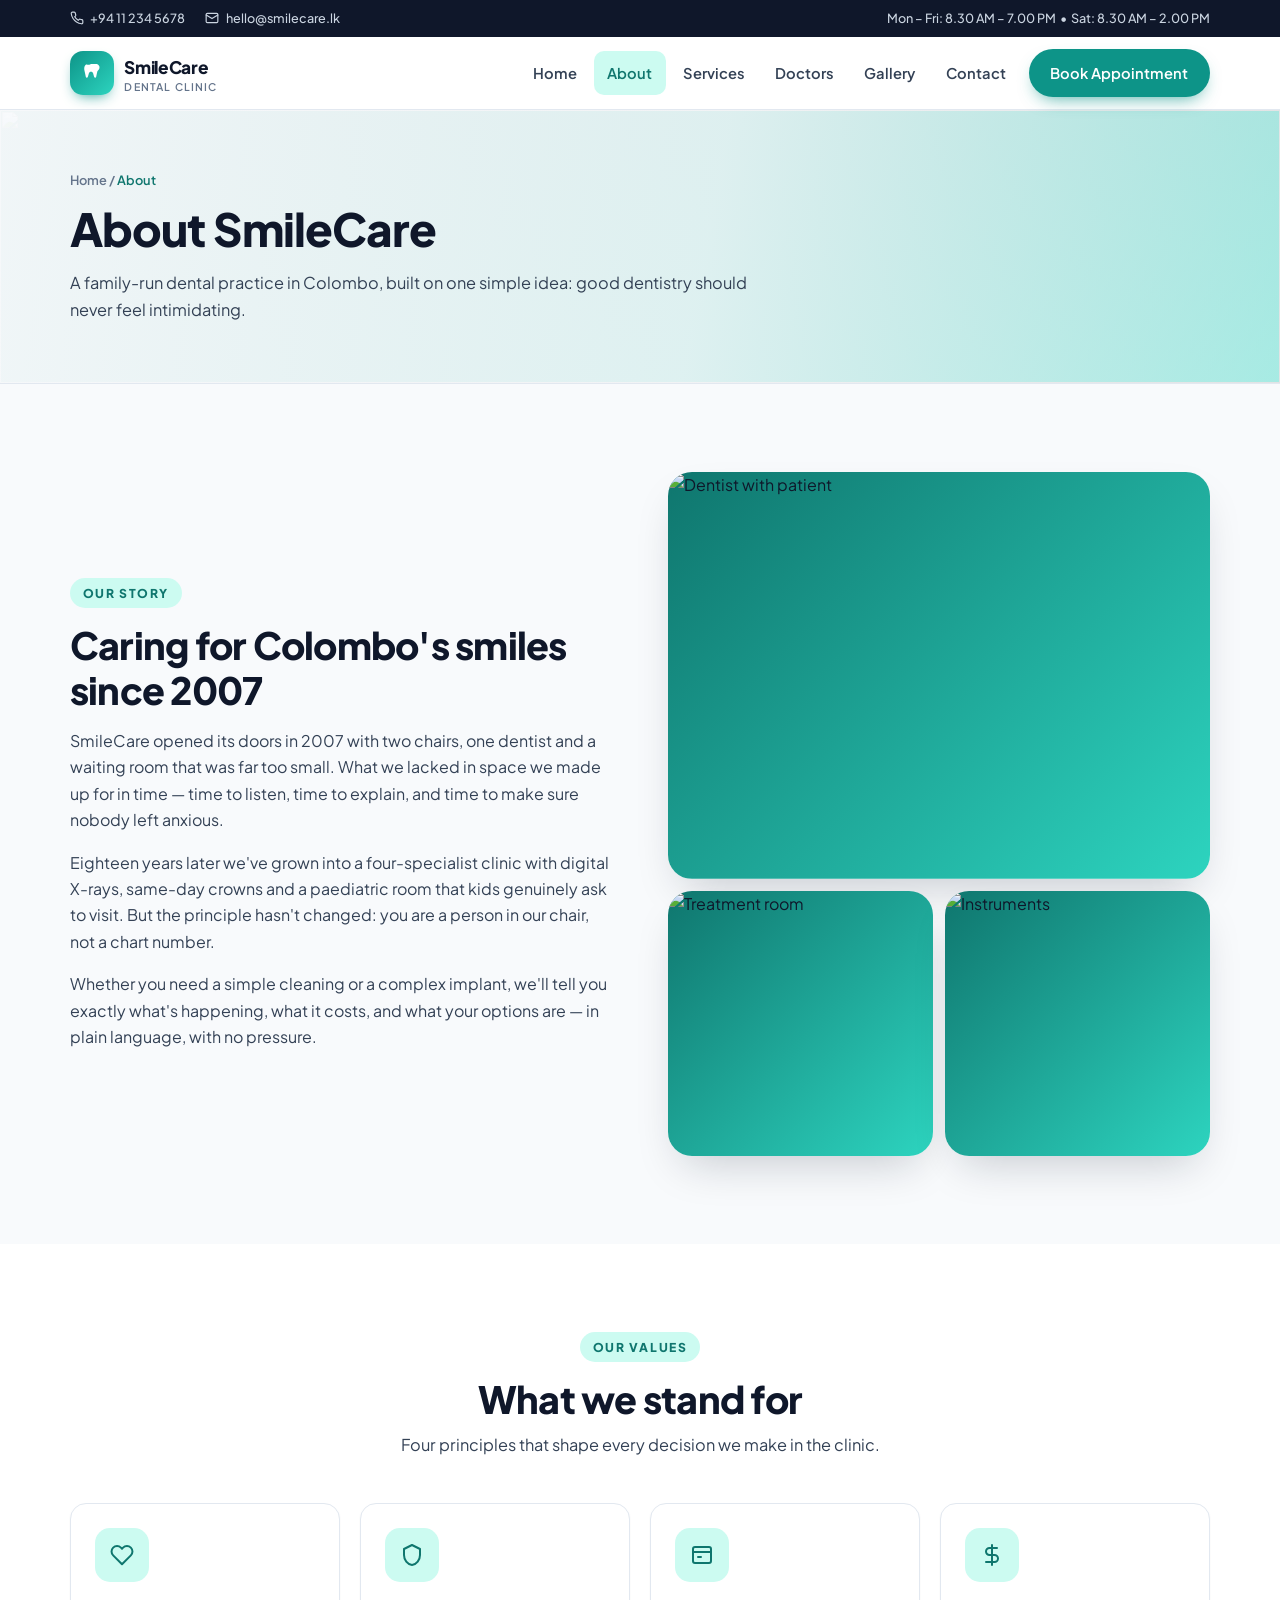
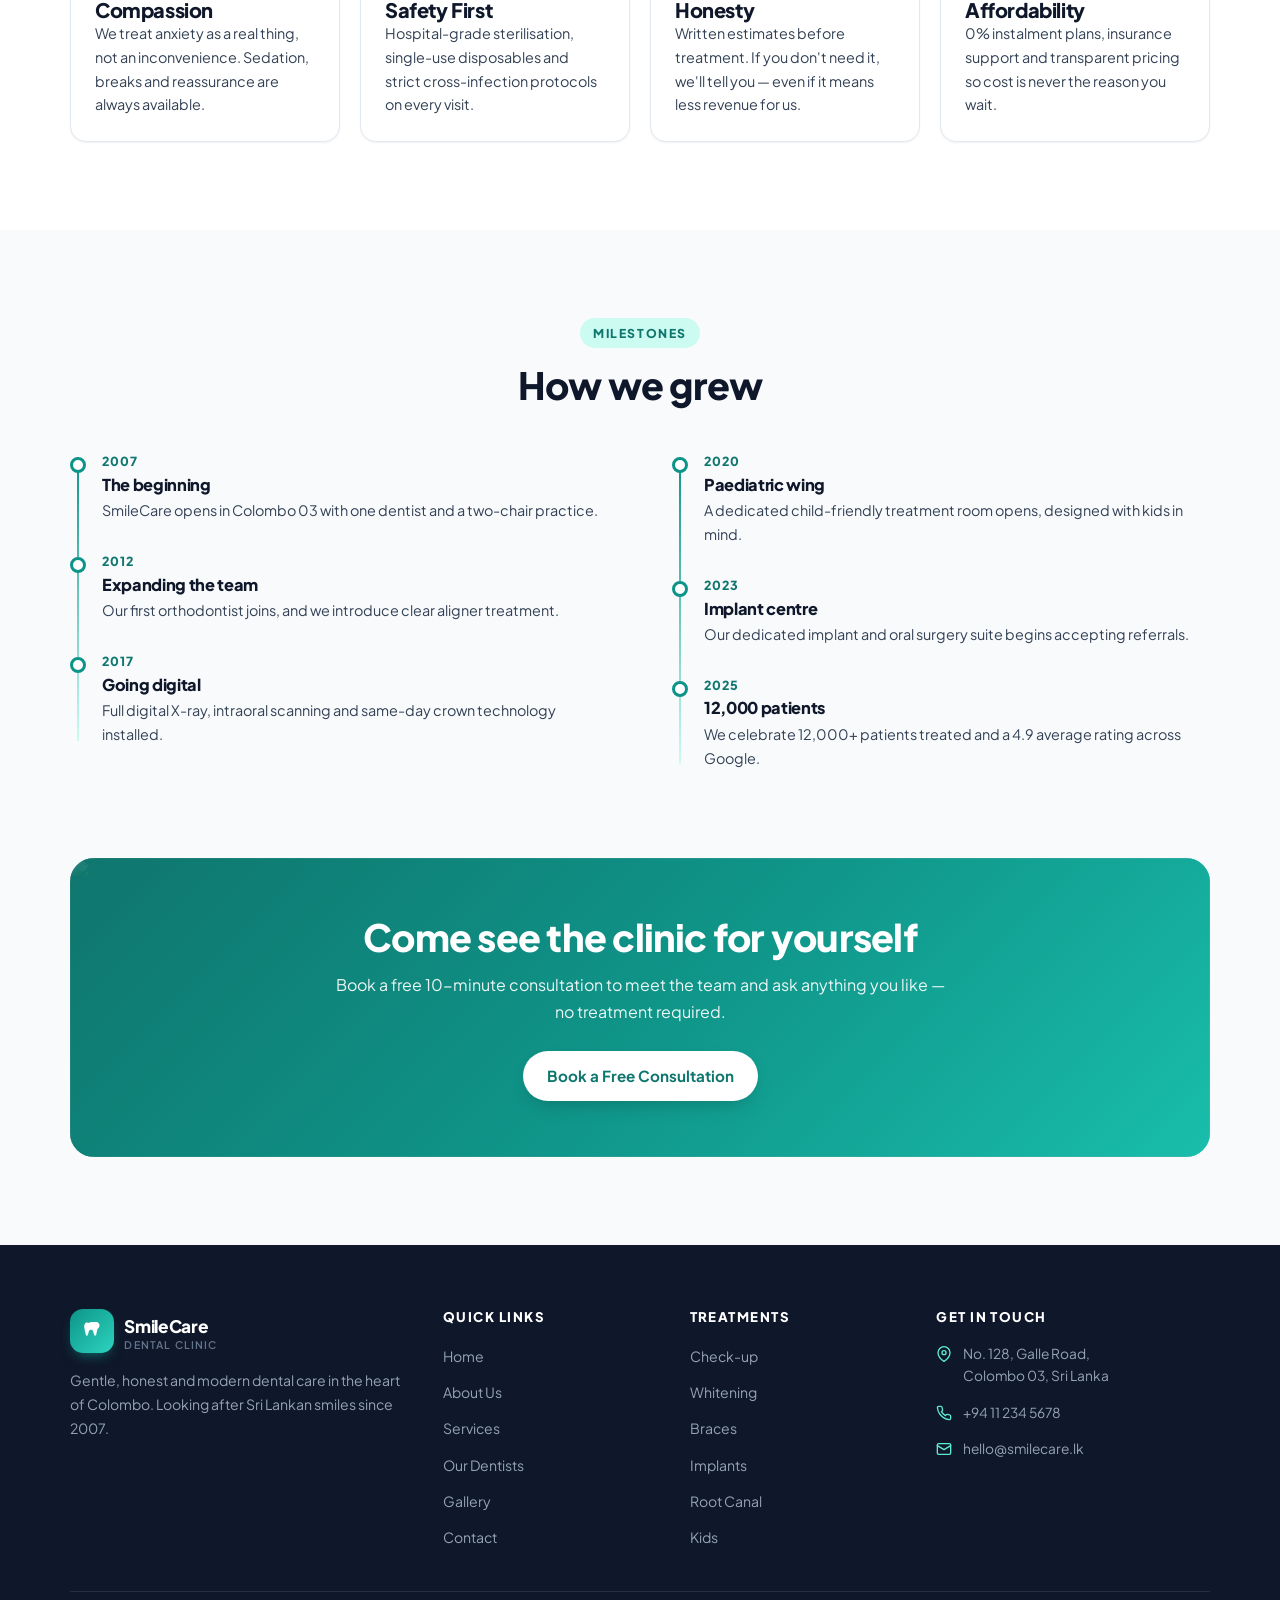
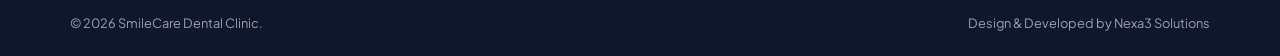
==== commit f9b0bb8e: "Update about.html" ====
--- a/about.html
+++ b/about.html
@@ -128,10 +128,10 @@
       <div><h4>Treatments</h4><ul class="footer-links"><li><a href="services.html">Check-up</a></li><li><a href="services.html">Whitening</a></li><li><a href="services.html">Braces</a></li><li><a href="services.html">Implants</a></li><li><a href="services.html">Root Canal</a></li><li><a href="services.html">Kids</a></li></ul></div>
       <div><h4>Get in Touch</h4><ul class="footer-contact"><li><svg width="16" height="16" viewBox="0 0 24 24" fill="none" stroke="currentColor" stroke-width="2" stroke-linecap="round" stroke-linejoin="round"><path d="M21 10c0 7-9 13-9 13s-9-6-9-13a9 9 0 0 1 18 0Z"/><circle cx="12" cy="10" r="3"/></svg><span>No. 128, Galle Road,<br>Colombo 03, Sri Lanka</span></li><li><svg width="16" height="16" viewBox="0 0 24 24" fill="none" stroke="currentColor" stroke-width="2" stroke-linecap="round" stroke-linejoin="round"><path d="M22 16.92v3a2 2 0 0 1-2.18 2 19.79 19.79 0 0 1-8.63-3.07 19.5 19.5 0 0 1-6-6 19.79 19.79 0 0 1-3.07-8.67A2 2 0 0 1 4.11 2h3a2 2 0 0 1 2 1.72c.13.96.36 1.9.7 2.81a2 2 0 0 1-.45 2.11L8.09 9.91a16 16 0 0 0 6 6l1.27-1.27a2 2 0 0 1 2.11-.45c.91.34 1.85.57 2.81.7A2 2 0 0 1 22 16.92z"/></svg><a href="tel:+94112345678">+94 11 234 5678</a></li><li><svg width="16" height="16" viewBox="0 0 24 24" fill="none" stroke="currentColor" stroke-width="2" stroke-linecap="round" stroke-linejoin="round"><rect x="2" y="4" width="20" height="16" rx="2"/><path d="m22 7-10 6L2 7"/></svg><a href="mailto:hello@smilecare.lk">hello@smilecare.lk</a></li></ul></div>
     </div>
-    <div class="footer-bottom"><span>© <span id="year">2025</span> SmileCare Dental Clinic.</span><span>Designed with care in Colombo.</span></div>
+    <div class="footer-bottom"><span>© <span id="year">2026</span> SmileCare Dental Clinic.</span><span>Design & Developed by Nexa3 Solutions</span></div>
   </div>
 </footer>
 
 <script src="js/main.js"></script>
 </body>
-</html>+</html>
